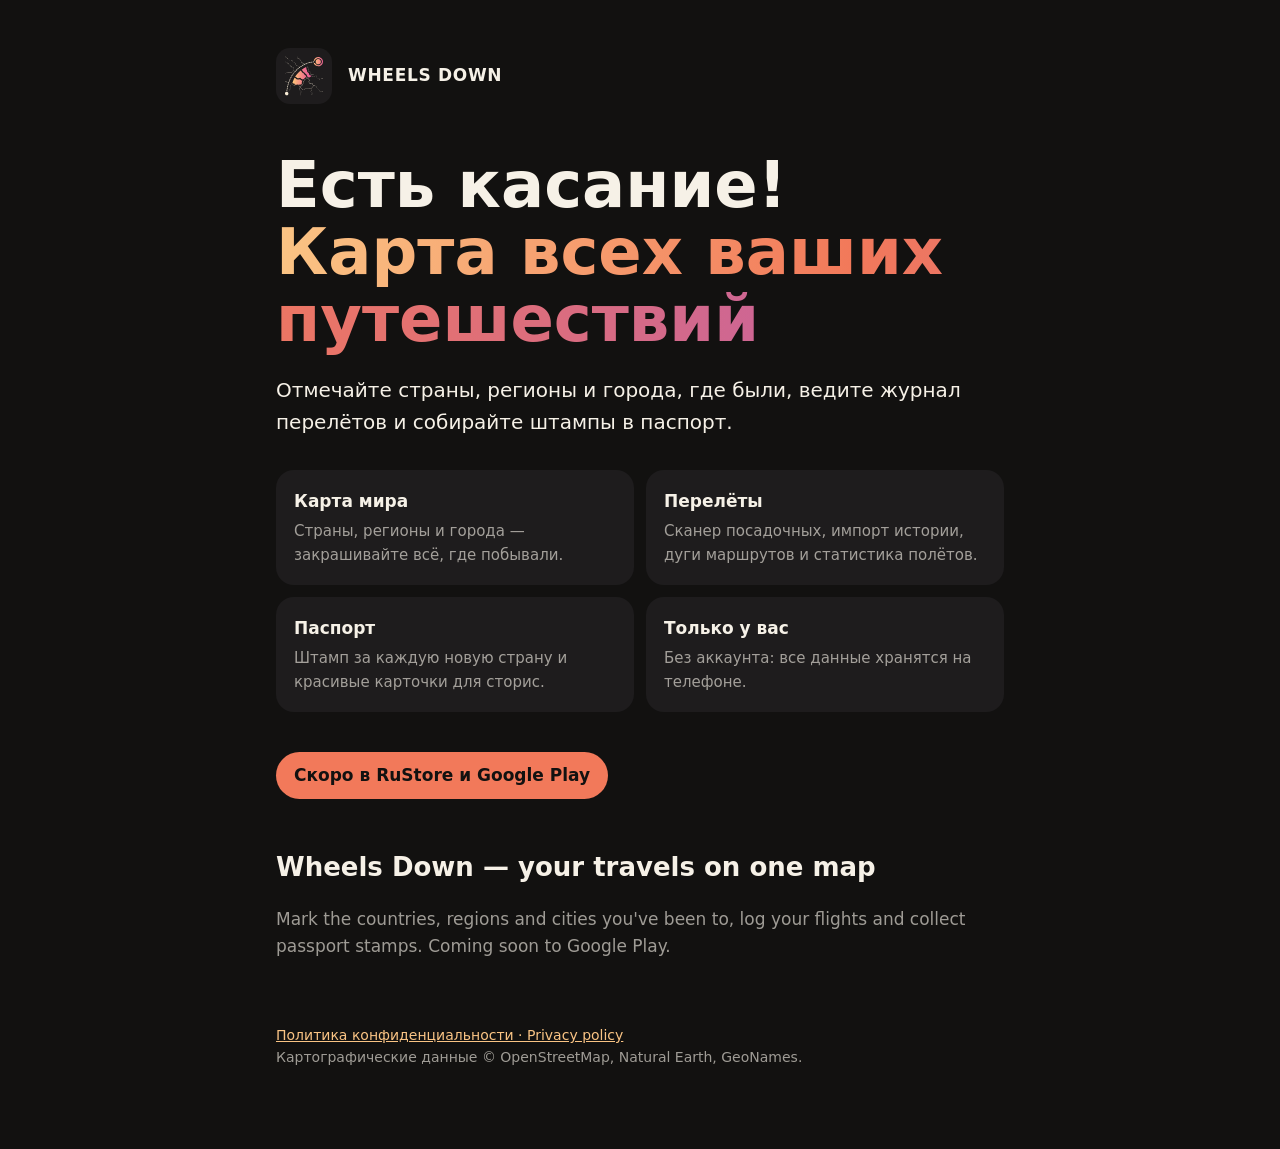
==== index.html @ e5b790d1 "Site: landing page and privacy policy; block SYSTEM_ALERT_WINDOW Static pages in site/ for the store" ====
<!doctype html>
<html lang="ru">
<head>
  <meta charset="utf-8" />
  <meta name="viewport" content="width=device-width, initial-scale=1" />
  <title>Wheels Down — карта путешествий и перелётов</title>
  <meta name="description" content="Отмечайте страны, регионы и города, где были, ведите журнал перелётов и собирайте штампы в паспорт." />
  <link rel="icon" href="favicon.png" />
  <link rel="stylesheet" href="style.css" />
</head>
<body>
<main>
  <a class="brand" href="./"><img src="icon.svg" alt="" /><span>WHEELS DOWN</span></a>

  <h1>Есть касание! <em>Карта всех ваших путешествий</em></h1>
  <p class="lead">Отмечайте страны, регионы и города, где были, ведите журнал перелётов и собирайте штампы в паспорт.</p>

  <div class="cards">
    <div class="card"><b>Карта мира</b><p>Страны, регионы и города — закрашивайте всё, где побывали.</p></div>
    <div class="card"><b>Перелёты</b><p>Сканер посадочных, импорт истории, дуги маршрутов и статистика полётов.</p></div>
    <div class="card"><b>Паспорт</b><p>Штамп за каждую новую страну и красивые карточки для сторис.</p></div>
    <div class="card"><b>Только у вас</b><p>Без аккаунта: все данные хранятся на телефоне.</p></div>
  </div>

  <span class="soon">Скоро в RuStore и Google Play</span>

  <h2 lang="en">Wheels Down — your travels on one map</h2>
  <p lang="en">Mark the countries, regions and cities you've been to, log your flights and collect passport stamps. Coming soon to Google Play.</p>

  <footer>
    <a href="privacy.html">Политика конфиденциальности · Privacy policy</a><br />
    Картографические данные © OpenStreetMap, Natural Earth, GeoNames.
  </footer>
</main>
</body>
</html>
---- style.css ----
:root {
  --ink: #121110;
  --panel: #1e1c1d;
  --cream: #f6f1e7;
  --muted: rgba(246, 241, 231, 0.62);
  --coral: #f2795a;
  --peach: #fac484;
  --pink: #ce6693;
}
* { box-sizing: border-box; }
body {
  margin: 0;
  background: var(--ink);
  color: var(--cream);
  font: 17px/1.6 Inter, system-ui, -apple-system, 'Segoe UI', Roboto, sans-serif;
}
main { max-width: 760px; margin: 0 auto; padding: 48px 16px 80px; }
a { color: var(--peach); }
.brand { display: flex; align-items: center; gap: 16px; text-decoration: none; color: var(--cream); }
.brand img { width: 56px; height: 56px; border-radius: 14px; }
.brand span { font-weight: 800; letter-spacing: 0.04em; }
h1 { font-size: clamp(32px, 8vw, 64px); line-height: 1.05; margin: 48px 0 16px; overflow-wrap: break-word; hyphens: auto; }
h1 em { font-style: normal; background: linear-gradient(90deg, var(--peach), var(--coral), var(--pink)); -webkit-background-clip: text; background-clip: text; color: transparent; }
section h1 { font-size: clamp(28px, 7vw, 48px); }
h2 { font-size: 26px; margin: 48px 0 8px; }
h3 { font-size: 19px; margin: 28px 0 4px; }
p, li { color: var(--muted); }
.lead { font-size: 20px; color: var(--cream); }
.cards { display: grid; grid-template-columns: repeat(2, 1fr); gap: 12px; margin: 32px 0; }
.card { background: var(--panel); border-radius: 18px; padding: 18px; }
.card b { display: block; color: var(--cream); margin-bottom: 4px; }
.card p { margin: 0; font-size: 15px; }
.soon { display: inline-block; margin-top: 8px; padding: 10px 18px; border-radius: 999px; background: var(--coral); color: var(--ink); font-weight: 700; }
footer { margin-top: 64px; font-size: 14px; color: var(--muted); }
.lang { color: var(--muted); font-size: 14px; }
.todo { background: rgba(242, 121, 90, 0.18); color: var(--cream); padding: 0 6px; border-radius: 6px; }
@media (max-width: 560px) { .cards { grid-template-columns: 1fr; } }
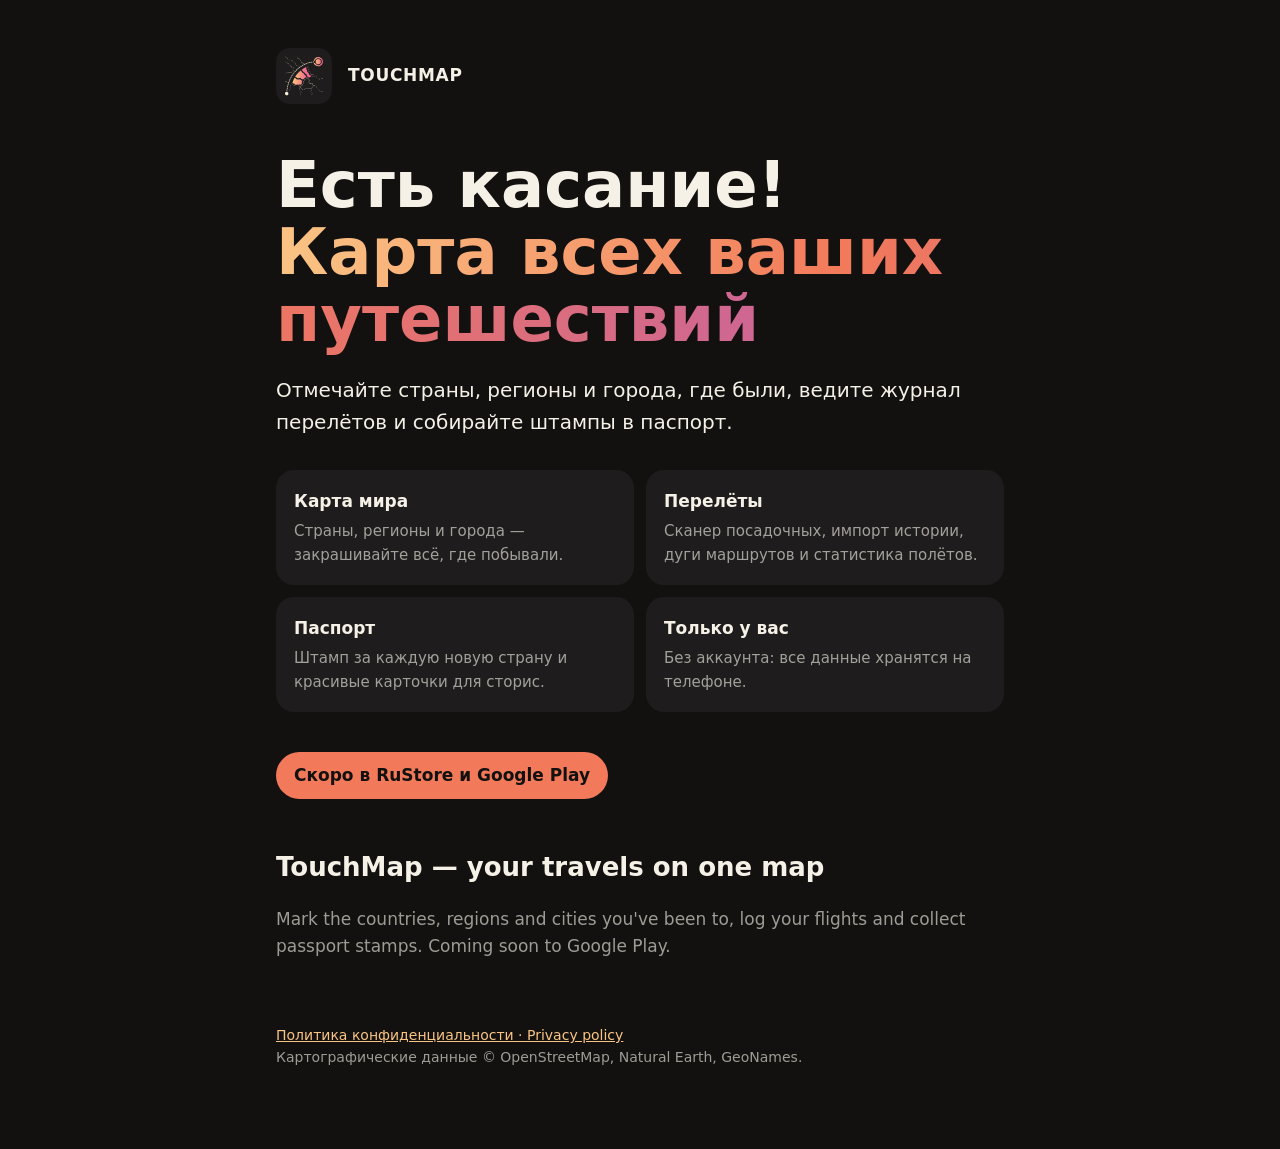
==== commit 03e01e10: "Site: TouchMap Co-Authored-By: Claude Opus 5.5 <noreply@anthropic.com>" ====
--- a/index.html
+++ b/index.html
@@ -3,14 +3,14 @@
 <head>
   <meta charset="utf-8" />
   <meta name="viewport" content="width=device-width, initial-scale=1" />
-  <title>Wheels Down — карта путешествий и перелётов</title>
+  <title>TouchMap — карта путешествий и перелётов</title>
   <meta name="description" content="Отмечайте страны, регионы и города, где были, ведите журнал перелётов и собирайте штампы в паспорт." />
   <link rel="icon" href="favicon.png" />
   <link rel="stylesheet" href="style.css" />
 </head>
 <body>
 <main>
-  <a class="brand" href="./"><img src="icon.svg" alt="" /><span>WHEELS DOWN</span></a>
+  <a class="brand" href="./"><img src="icon.svg" alt="" /><span>TOUCHMAP</span></a>
 
   <h1>Есть касание! <em>Карта всех ваших путешествий</em></h1>
   <p class="lead">Отмечайте страны, регионы и города, где были, ведите журнал перелётов и собирайте штампы в паспорт.</p>
@@ -24,7 +24,7 @@
 
   <span class="soon">Скоро в RuStore и Google Play</span>
 
-  <h2 lang="en">Wheels Down — your travels on one map</h2>
+  <h2 lang="en">TouchMap — your travels on one map</h2>
   <p lang="en">Mark the countries, regions and cities you've been to, log your flights and collect passport stamps. Coming soon to Google Play.</p>
 
   <footer>
